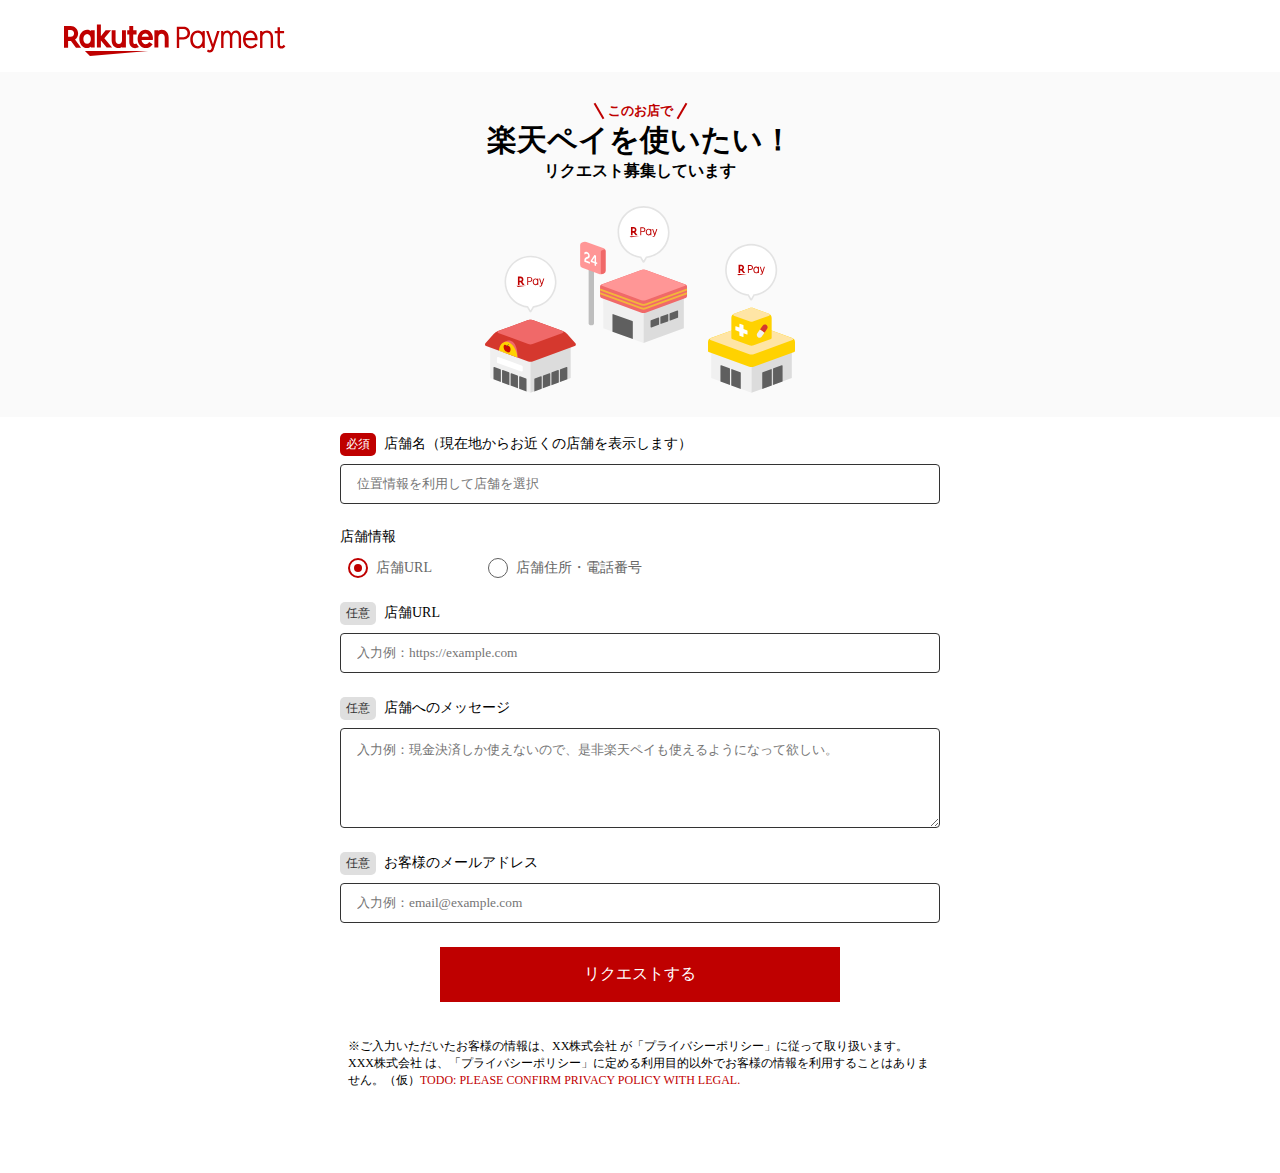
==== index.html @ 3be4ad04 "rename" ====
<html>

<head>
    <meta charset="utf-8">
    <meta name="viewport"
        content="minimum-scale=1, initial-scale=1, width=device-width, shrink-to-fit=no, maximum-scale=1, viewport-fit=cover">
    <title>Merchant Request Form</title>
    <meta name="description" content="Merchant Request Form">
    <link rel="icon" href="https://www.rakuten.co.jp/favicon.ico">
    <link rel="preload" as="image" imagesrcset="media/heroImg.ee4478ea.svg 1x, media/heroImg.ee4478ea.svg 2x">
    <meta name="next-head-count" content="6">
    <meta name="application-name" content="Merchant Request Form">
    <meta name="apple-mobile-web-app-capable" content="yes">
    <meta name="apple-mobile-web-app-status-bar-style" content="default">
    <meta name="apple-mobile-web-app-title" content="Merchant Request Form">
    <meta name="description" content="R-Pay's merchant request form descriptions">
    <meta name="format-detection" content="telephone=no">
    <meta name="mobile-web-app-capable" content="yes">
    <meta name="msapplication-TileColor" content="#2B5797">
    <meta name="msapplication-tap-highlight" content="no">
    <meta name="theme-color" content="#000000">

    <meta name="twitter:card" content="summary">
    <meta name="twitter:title" content="Merchant Request Form">
    <meta name="twitter:description" content="R-Pay's Merchant Request Form">
    <meta name="twitter:creator" content="@Rakuten">
    <meta property="og:type" content="website">
    <meta property="og:title" content="Merchant Request Form">
    <meta property="og:description" content="R-Pay's Merchant Request Form">
    <meta property="og:site_name" content="Merchant Request Form">
    <script src="https://code.jquery.com/jquery-3.6.2.min.js"
        integrity="sha256-2krYZKh//PcchRtd+H+VyyQoZ/e3EcrkxhM8ycwASPA=" crossorigin="anonymous"></script>
    <link rel="preconnect" href="/" crossorigin="anonymous">
    <style>
        @font-face {
            font-family: "Hiragino Sans";
            src: url("media/Hiragino-Sans-GB-W3.otf");
            font-weight: normal;
            font-style: normal;
        }

        .Header_headerContainer__Joren {
            width: 100%;
            padding-left: 5%;
            padding-top: 24px;
            padding-bottom: 16px;
        }

        * {
            font-family: "Hiragino Sans";
        }
    </style>
    <style>
        .Layout_mainContainer__QPlUL {
            position: relative;
        }
    </style>
    <style>
        * {
            box-sizing: border-box;
            -webkit-touch-callout: none;
            /* iOS Safari */
            -webkit-user-select: none;
            /* Safari */
            /* Konqueror HTML */
            -moz-user-select: none;
            /* Old versions of Firefox */
            /* Internet Explorer/Edge */
            user-select: none;
        }

        html,
        body {
            padding: 0;
            margin: 0;
            font-family: "Hiragino Sans", ui-sans-serif, system-ui, -apple-system, BlinkMacSystemFont, Helvetica, Arial, sans-serif !important;
            accent-color: var(--main-color-crimson);
        }

        table,
        th,
        td {
            padding: 0;
            margin: 0;
            height: 50px;
        }

        p {
            padding: 0;
            margin: 0;
        }

        label {
            padding: 0;
            margin: 0;
        }

        textarea {
            -webkit-appearance: none;
            -moz-appearance: none;
            appearance: none;
        }

        input:not(input[type="radio"]) {
            -webkit-appearance: textfield;
            -webkit-appearance: none;
            -moz-appearance: none;
            appearance: none;
        }

        input::-webkit-outer-spin-button,
        input::-webkit-inner-spin-button {
            -webkit-appearance: none;
            margin: 0;
        }

        /* Firefox */
        input[type="number"] {
            -moz-appearance: textfield;
        }

        input,
        input:before,
        input:after {
            -webkit-user-select: initial;
            -moz-user-select: initial;
            user-select: initial;
        }

        textarea,
        textarea:before,
        textarea:after {
            -webkit-user-select: initial;
            -moz-user-select: initial;
            user-select: initial;
        }

        .ddArrowIcon {
            background: url(media/ddArrow.14e18bb6.svg) no-repeat right;
            background-position-x: 96%;
        }

        :root {
            /*Color Variables */
            --main-color-crimson: #bf0000;
            --main-color-white: #ffffff;
            --gray: #dfdfdf;
            --black: #333333;
            --placeholder: #717171;
            --hero-background: #fafafa;
            --list-background: #393939;
            --list-background-hover: #303030;
            --link-btn: #006497;
            --focus: #960000;
            --disabled-btn: #cccccc;
            --error-background: #fff0f0;
            --error-message: #df0101;

            --thin-border-bottom: 1px solid rgba(255, 255, 255, 0.25);
            /*Input Field Variables */
            --inputHeight: 40px;

            /* Responsive Resolutions */
            --small: 640px;
            --medium: 1007px;
        }

        /* CUSTOM RADIO BUTTON */

        /*Remove old radio button */
        [type="radio"]:checked,
        [type="radio"]:not(:checked) {
            position: absolute;
            left: -9999px;
        }

        /*Define some common css */
        [type="radio"]:checked+label,
        [type="radio"]:not(:checked)+label {
            position: relative;
            padding-left: 28px;
            cursor: pointer;
            line-height: 20px;
            display: inline-block;
            color: #666;
        }

        [type="radio"]:checked+label:before,
        [type="radio"]:not(:checked)+label:before {
            content: "";
            position: absolute;
            left: 0;
            top: 0;
            width: 16px;
            height: 16px;
            border: 2px solid var(--main-color-crimson);
            border-radius: 100%;
            background: #fff;
        }

        [type="radio"]:not(:checked)+label:before {
            content: "";
            position: absolute;
            left: 0;
            top: 0;
            width: 18px;
            height: 18px;
            border: 1px solid #606060;
            border-radius: 100%;
            background: #fff;
        }

        [type="radio"]:checked+label:after,
        [type="radio"]:not(:checked)+label:after {
            content: "";
            width: 8px;
            height: 8px;
            background: var(--main-color-crimson);
            position: absolute;
            top: 6px;
            left: 6px;
            border-radius: 100%;
            transition: all 0.2s ease;
        }

        [type="radio"]:not(:checked)+label:after {
            opacity: 0;
            transform: scale(0);
        }

        [type="radio"]:checked+label:after {
            opacity: 1;
            transform: scale(1);
        }

        .Hero_heroContainer {
            width: 100%;
            display: flex;
            flex-direction: column;
            justify-content: center;
            align-items: center;
            background-color: var(--hero-background);
            padding-top: 30px;
            margin-bottom: 16px;
        }

        /* First row */
        .Hero_firstRow__ySVt1 {
            color: var(--main-color-crimson);
            font-size: 13px;
            font-weight: 700;
            position: relative;
        }

        .Hero_firstRow__ySVt1::before {
            content: "";
            position: absolute;
            height: 100%;
            width: 2px;
            left: -10px;
            background-color: var(--main-color-crimson);
            transform: rotate(-30deg);
            -webkit-backface-visibility: hidden;
            backface-visibility: hidden;
        }

        .Hero_firstRow__ySVt1::after {
            content: "";
            position: absolute;
            height: 100%;
            width: 2px;
            right: -10px;
            background-color: var(--main-color-crimson);
            transform: rotate(30deg);
            -webkit-backface-visibility: hidden;
            backface-visibility: hidden;
        }

        /* Second row */
        .Hero_secondRow__nvxh6 {
            font-size: 30px;
            font-weight: 700;
        }

        /* Third row */
        .Hero_thirdRow__gfzsl {
            font-size: 16px;
            font-weight: 700;
        }

        .Hero_heroImg__Y3IY0 {
            margin: 24px 0;
            width: 310px;
            height: auto;
        }

        .LoadingModal_loadingContainer__iQVmB {
            width: 100%;
            display: flex;
            flex-direction: column;
            justify-content: center;
            align-items: center;
            gap: 8px;
            margin-top: 6px;
        }

        .LoadingModal_spinner__18Fyq {
            width: 50px;
            height: 50px;
            padding: 8px;
            border-radius: 50%;
            background: var(--main-color-crimson);
            --_m: conic-gradient(#0000 10%, #000), linear-gradient(#000 0 0) content-box;
            -webkit-mask: var(--_m);
            mask: var(--_m);
            -webkit-mask-composite: source-out;
            mask-composite: subtract;
            animation: LoadingModal_s3__SSeqR 1s infinite linear;
        }

        @keyframes LoadingModal_s3__SSeqR {
            to {
                transform: rotate(1turn);
            }
        }

        .LoadingModal_loadingText__4DOpF {
            font-size: 14px;
            color: #666666;
            font-weight: 500;
        }
    </style>
    <style>
        .LabelContainer_labelContainer__mTCxf {
            display: flex;
            font-size: 14px;
            align-items: center;
            margin-bottom: 8px;
        }

        .LabelContainer_required__5Cn8g {
            background-color: var(--main-color-crimson);
            padding: 3px 6px;
            border-radius: 5px;
            font-size: 12px;
            color: white;
            margin-right: 8px;
            flex-shrink: 0;
        }

        .LabelContainer_optional__IDYeQ {
            background-color: var(--gray);
            color: var(--black);
        }

        .LabelContainer_label__nnEFD {
            flex-grow: 1;
        }
    </style>
    <style>
        .CustomDropdown_ddContainer__8od4j {
            position: relative;
            display: flex;
            align-items: center;
            width: 100%;
            height: var(--inputHeight);
        }

        .CustomDropdown_ddHeader__ZZD_2 {
            display: flex;
            width: 100%;
            height: var(--inputHeight);
            align-items: center;
            justify-content: space-between;
        }

        .CustomDropdown_ddCategory__Mw2yX {
            font-size: 14px;
            display: flex;
            align-items: center;
        }

        .CustomDropdown_ddValue__hxA2Q {
            height: var(--inputHeight);
            width: 100%;
            padding: 0 16px;
            padding-right: 50px;
            outline: 0;
            border: 1px solid black;
            border-radius: 4px;
            cursor: pointer;
        }

        .CustomDropdown_ddValue__hxA2Q:hover {
            border: 1px solid var(--main-color-crimson);
            outline: 0;
            border-radius: 4px;
        }

        .CustomDropdown_ddValue__hxA2Q:focus {
            border: 2px solid var(--main-color-crimson);
            outline: 0;
            border-radius: 4px;
        }

        .CustomDropdown_ddList__awHNz {
            position: absolute;
            background-color: var(--list-background);
            color: var(--main-color-white);
            top: var(--inputHeight);
            width: 100%;
            border-radius: 0 0 4px 4px;
            z-index: 1;
        }

        .CustomDropdown_ddListItem__0Q6vH {
            font-size: 12px;
            padding: 7px 12px;
            border-bottom: var(--thin-border-bottom);
            border-radius: 0 0 4px 4px;
        }

        .CustomDropdown_manualInputField__usQSV {
            margin-top: 8px;
        }

        .CustomDropdown_ddListItem__0Q6vH:hover {
            border-radius: 0 0 4px 4px;
            cursor: pointer;
            background-color: var(--list-background-hover);
        }


        .CustomDropdown_isRequired__JcHh9 {
            border: 1px solid var(--main-color-crimson);
        }

        .CustomDropdown_warningIcon__XTapQ {
            background: url(media/redWarningIcon.e9f0d600.svg) no-repeat right;
            background-position-x: 96%;
        }

        .ErrorMessage_errorContainer__fN3uS {
            background-color: var(--error-background);
            display: flex;
            padding: 10px;
            border-radius: 4px;
            margin-top: 8px;
        }

        .ErrorMessage_gpsErrorMessage__pdQ74 {
            color: var(--error-message);
            font-size: 14px;
            margin: 0 8px;
        }

        .ErrorMessage_closeIcon__AcUgz {
            align-self: center;
            margin-left: 8px;
            cursor: pointer;
        }

        /* RESPONSIVE */
        @media screen and (max-width: 640px) {
            .ErrorMessage_gpsErrorMessage__pdQ74 {
                font-size: 12px;
            }
        }

        .ShortErrorMessage_shortErrorMessageContainer__z_vRi {
            display: flex;
            align-items: center;
            margin-top: 4px;
            gap: 8px;
        }

        .ShortErrorMessage_errorMessage__Su4V_ {
            font-size: 12px;
            color: var(--error-message);
        }

        .Disclaimer_disclaimer__e2h_7 {
            padding: 0 8px;
            padding-top: 36px;
            padding-bottom: 60px;
            font-size: 12px;
        }

        .Disclaimer_centerText__17HAR {
            text-align: center;
        }

        .Disclaimer_disclaimer__e2h_7>span {
            text-transform: uppercase;
            color: var(--main-color-crimson);
        }

        .InputScreen_inputContainer__MyORU {
            max-width: 600px;
            margin: 0 auto;
            margin-bottom: 24px;
        }

        .InputScreen_inputContainer__MyORU select {
            -moz-appearance: none;
            /* Firefox */
            -webkit-appearance: none;
            /* Safari and Chrome */
            appearance: none;
        }

        .InputScreen_inputField__mstQ3 {
            height: var(--inputHeight);
            width: 100%;
            padding: 0 16px;
            padding-right: 50px;
            border: 1px solid var(--black);
            outline: none;
            --webkit-appearance: none;
            border-radius: 4px;
        }

        .InputScreen_inputField__mstQ3:hover {
            border: 1px solid var(--main-color-crimson);
            outline: none;
        }

        .InputScreen_inputField__mstQ3:focus {
            border: 2px solid var(--main-color-crimson);
            outline: none;
        }

        .InputScreen_inputField__mstQ3 option {
            background-color: var(--list-background);
            color: var(--main-color-white);
            padding: 7px 12px;
            border-bottom: var(--thin-border-bottom);
        }

        .InputScreen_warningIcon__Sk_nB {
            background: url(media/redWarningIcon.e9f0d600.svg) no-repeat right;
            background-position-x: 96%;
        }

        .InputScreen_toggleBtn__fp_Qi {
            display: inline;
            font-size: 14px;
            text-decoration: underline;
            cursor: pointer;
            color: var(--link-btn);
        }

        .InputScreen_radioSelection__Kcfks {
            width: 100%;
            font-size: 14px;
            display: flex;
            margin-top: 12px;
        }

        .InputScreen_radioOption__mrCrd:first-child {
            display: flex;
            align-items: center;
            margin-right: 48px;
        }

        .InputScreen_radioOption__mrCrd input[type="radio" i] {
            margin: 0;
            cursor: pointer;
        }

        .InputScreen_radioOption__mrCrd label {
            margin-left: 8px;
        }

        .InputScreen_freeText__OFkMe {
            min-height: 100px;
            padding-top: 12px;
        }

        .InputScreen_submitBtnWrapper__cLewR {
            width: 100%;
            display: flex;
            justify-content: center;
        }

        .InputScreen_submitBtn__kNuzK {
            width: 100%;
            max-width: 400px;
            background-color: var(--main-color-crimson);
            border: none;
            padding: 16px 0;
            color: var(--main-color-white);
            font-size: 16px;
            font-weight: 400;
            cursor: pointer;
            border: 1px solid transparent;
        }

        .InputScreen_submitBtn__kNuzK:hover {
            border: 1px solid white;
            outline: 1px solid var(--main-color-crimson);
        }

        .InputScreen_submitBtn__kNuzK:focus {
            background-color: var(--focus);
        }

        .InputScreen_hiddenSelection__ZUdvK>option {
            visibility: hidden;
        }

        .InputScreen_blockWhileLoading__4u88S {
            pointer-events: none;
            opacity: 0.4;
        }

        .InputScreen_isRequired__nug0p {
            border: 1px solid var(--main-color-crimson);
        }

        .InputScreen_disabled__XGs6I {
            background-color: var(--disabled-btn);
            pointer-events: none;
        }

        .InputScreen_apiError__VSPzg {
            color: red;
            text-align: center;
        }

        .InputScreen_recaptchaStyle__NAgXN {
            color: black;
        }

        /* RESPONSIVE */
        @media screen and (max-width: 640px) {
            .InputScreen_formWrapper__foD3Y {
                padding: 0 16px;
            }
        }

        .grp2 {
            display: none;
        }

        .successMessage {
            display: none;
            padding: 0;
        }

        .CompletedScreen_completedContainer__XwJsP {
            display: flex;
            flex-direction: column;
            justify-content: center;
            align-items: center;
            max-width: 600px;
            height: 80vh;
            margin: 0 auto;
        }
        .CompletedScreen_heading__KivwH {
    font-weight: 700;
    font-size: 18px;
    margin-bottom: 16px;
}
    </style>
    <script>
        function grpExchange(grp1, grp2) {
            const eles1 = document.getElementsByClassName(grp1)
            const eles2 = document.getElementsByClassName(grp2)
            for (let i = 0; i < eles1.length; i++) {
                eles1[i].style.display = "block";
            }
            for (let i = 0; i < eles2.length; i++) {
                eles2[i].style.display = "none";
            }
        }
        function grp1() {
            grpExchange("grp1", "grp2")
        }
        function grp2() {
            grpExchange("grp2", "grp1")
        }

        // override merchantRequestForm form submit, to ajax post
        function submitForm() {
            const form = document.getElementById("merchantRequestForm");
            const formData = new FormData(form);
            const xhr = new XMLHttpRequest();
            xhr.open("POST", form.action);
            xhr.onload = function () {
                if (xhr.status === 200) {
                    const response = JSON.parse(xhr.responseText);
                    //if (response.success) 


                } else {
                    //const error = document.getElementById("apiError");
                    //error.innerHTML = "An error occurred while submitting the form. Please try again later.";
                }

            };
            xhr.send(formData);
            $("#merchantRequestForm").hide();
            $(".Hero_heroContainer").hide();
            $(".successMessage").show();
        }

        $(document).ready(function () {
            $("#merchantRequestForm").submit(function (e) {
                e.preventDefault();
                submitForm();
            });
        })

    </script>
</head>

<body>
    <div id="__next">
        <div class="Layout_mainContainer__QPlUL">
            <div class="Header_headerContainer__Joren "><img alt="Rakuten Logo"
                    srcset="media/rakutenLogo.ebe222d4.svg 1x, media/rakutenLogo.ebe222d4.svg 2x"
                    src="media/rakutenLogo.ebe222d4.svg" width="222" height="32" decoding="async" data-nimg="1"
                    loading="lazy" style="color:transparent"></div>
            <div>
                <div class="Hero_heroContainer">
                    <p class="Hero_firstRow__ySVt1">このお店で</p>
                    <p class="Hero_secondRow__nvxh6">楽天ペイを使いたい！</p>
                    <p class="Hero_thirdRow__gfzsl">リクエスト募集しています</p><img alt="hero-image"
                        srcset="media/heroImg.ee4478ea.svg 1x, media/heroImg.ee4478ea.svg 2x"
                        src="media/heroImg.ee4478ea.svg" width="1308" height="787" decoding="async" data-nimg="1"
                        class="Hero_heroImg__Y3IY0" style="color:transparent">
                </div>
                <!--
                <input type="hidden" name="entry.1129268321" value="">
                <input type="hidden" name="entry.1934609617" value="">
                <input type="hidden" name="entry.109319295" value="">
                <input type="hidden" name="entry.1295906410" value="">
                <input type="hidden" name="entry.1818386597" value="">
                <input type="hidden" name="entry.372701361" value="">
                -->
                <div class="successMessage">
                    <div class="CompletedScreen_completedContainer__XwJsP">
                        <img alt="greenCheck"
                            
                            src="media/greencheck.svg" width="57" height="41" decoding="async"class="CompletedScreen_greenCheck__Vhv0G" loading="lazy"
                            style="color: transparent;    margin: 40px 0;">
                        <p class="CompletedScreen_heading__KivwH">リクエストを受け付けました</p>
                        <p>いただいたリクエストは</p>
                        <p>今後の参考にさせていただきます。</p>
                        <p>ありがとうございました。</p>
                        <p style="padding: 36px 8px 60px;
                        font-size: 12px;    text-align: center;">※ご入力いただいたお客様の情報は、XX株式会社
                            が「プライバシーポリシー」に従って取り扱います。XXX株式会社 は、「プライバシーポリシー」に定める利用目的以外でお客様の情報を利用することはありません。（TODO:仮）</p>
                    </div>
                </div>
                <form id="merchantRequestForm" class="InputScreen_formWrapper__foD3Y"
                    action="https://docs.google.com/forms/u/0/d/e/1FAIpQLSdIlTxIOss8EC2rtoEIhwuhnhRIAgWzbBQ-YEW0s8Kdfnv_nw/formResponse"
                    autocomplete="off">

                    <div class="InputScreen_inputContainer__MyORU false">
                        <div class="LabelContainer_labelContainer__mTCxf">
                            <p class="LabelContainer_required__5Cn8g">必須</p><label
                                class="LabelContainer_label__nnEFD">店舗名（現在地からお近くの店舗を表示します）</label>
                        </div>
                        <div class="CustomDropdown_ddContainer__8od4j">
                            <div class="CustomDropdown_ddHeader__ZZD_2">
                                <input id="shopName" name="entry.1129268321" class="InputScreen_inputField__mstQ3"
                                    placeholder="位置情報を利用して店舗を選択" required>
                            </div>

                        </div>
                    </div>
                    <div class="InputScreen_inputContainer__MyORU">
                        <div class="LabelContainer_labelContainer__mTCxf">
                            <label class="LabelContainer_label__nnEFD">店舗情報</label>
                        </div>
                        <div class="InputScreen_radioSelection__Kcfks">
                            <div class="InputScreen_radioOption__mrCrd">
                                <input type="radio" id="URLOption" name="inputOption" checked="" onclick="grp1()"><label
                                    for="URLOption">店舗URL</label>
                            </div>
                            <div class="InputScreen_radioOption__mrCrd">
                                <input type="radio" id="AddTelOption" onclick="grp2()" name="inputOption"><label
                                    for="AddTelOption">店舗住所・電話番号</label>
                            </div>
                        </div>
                    </div>
                    <div class="InputScreen_inputContainer__MyORU grp1">
                        <div class="LabelContainer_labelContainer__mTCxf">
                            <p class="LabelContainer_required__5Cn8g LabelContainer_optional__IDYeQ">任意</p><label
                                class="LabelContainer_label__nnEFD">店舗URL</label>
                        </div>
                        <input id="shopURL" name="entry.1934609617" placeholder="入力例：https://example.com"
                            class="InputScreen_inputField__mstQ3 ">
                    </div>
                    <div class="InputScreen_inputContainer__MyORU grp2">
                        <div class="LabelContainer_labelContainer__mTCxf">
                            <p class="LabelContainer_required__5Cn8g LabelContainer_optional__IDYeQ">任意</p><label
                                class="LabelContainer_label__nnEFD">店舗住所</label>
                        </div>
                        <input name="entry.109319295" placeholder="入力例：東京都世田谷区玉川1-14-1"
                            class="InputScreen_inputField__mstQ3 ">
                    </div>

                    <div class="InputScreen_inputContainer__MyORU grp2">
                        <div class="LabelContainer_labelContainer__mTCxf">
                            <p class="LabelContainer_required__5Cn8g LabelContainer_optional__IDYeQ">任意</p><label
                                class="LabelContainer_label__nnEFD">電話番号</label>
                        </div>
                        <input name="entry.1295906410" placeholder="入力例：050-7758-8888"
                            class="InputScreen_inputField__mstQ3 ">
                    </div>

                    <div class="InputScreen_inputContainer__MyORU">
                        <div class="LabelContainer_labelContainer__mTCxf">
                            <p class="LabelContainer_required__5Cn8g LabelContainer_optional__IDYeQ">任意</p><label
                                class="LabelContainer_label__nnEFD">店舗へのメッセージ</label>
                        </div><textarea id="freeText" name="entry.1818386597"
                            placeholder="入力例：現金決済しか使えないので、是非楽天ペイも使えるようになって欲しい。"
                            class="InputScreen_inputField__mstQ3 InputScreen_freeText__OFkMe"></textarea>
                    </div>
                    <div class="InputScreen_inputContainer__MyORU">
                        <div class="LabelContainer_labelContainer__mTCxf">
                            <p class="LabelContainer_required__5Cn8g LabelContainer_optional__IDYeQ">任意</p><label
                                class="LabelContainer_label__nnEFD">お客様のメールアドレス</label>
                        </div>
                        <input type="email" id="userEmail" name="entry.372701361" placeholder="入力例：email@example.com"
                            class="InputScreen_inputField__mstQ3">
                    </div>
                    <div class="InputScreen_inputContainer__MyORU">
                        <div class="InputScreen_submitBtnWrapper__cLewR">
                            <div style="color:transparent">

                            </div>
                            <input type="submit" class="InputScreen_submitBtn__kNuzK " value="リクエストする">
                        </div>
                        <p class="Disclaimer_disclaimer__e2h_7 false">※ご入力いただいたお客様の情報は、XX株式会社
                            が「プライバシーポリシー」に従って取り扱います。XXX株式会社 は、「プライバシーポリシー」に定める利用目的以外でお客様の情報を利用することはありません。（仮）<span>TODO:
                                PLEASE CONFIRM PRIVACY POLICY WITH LEGAL. </span></p>
                    </div>
                </form>
            </div>
        </div>
    </div>
</body>

</html>
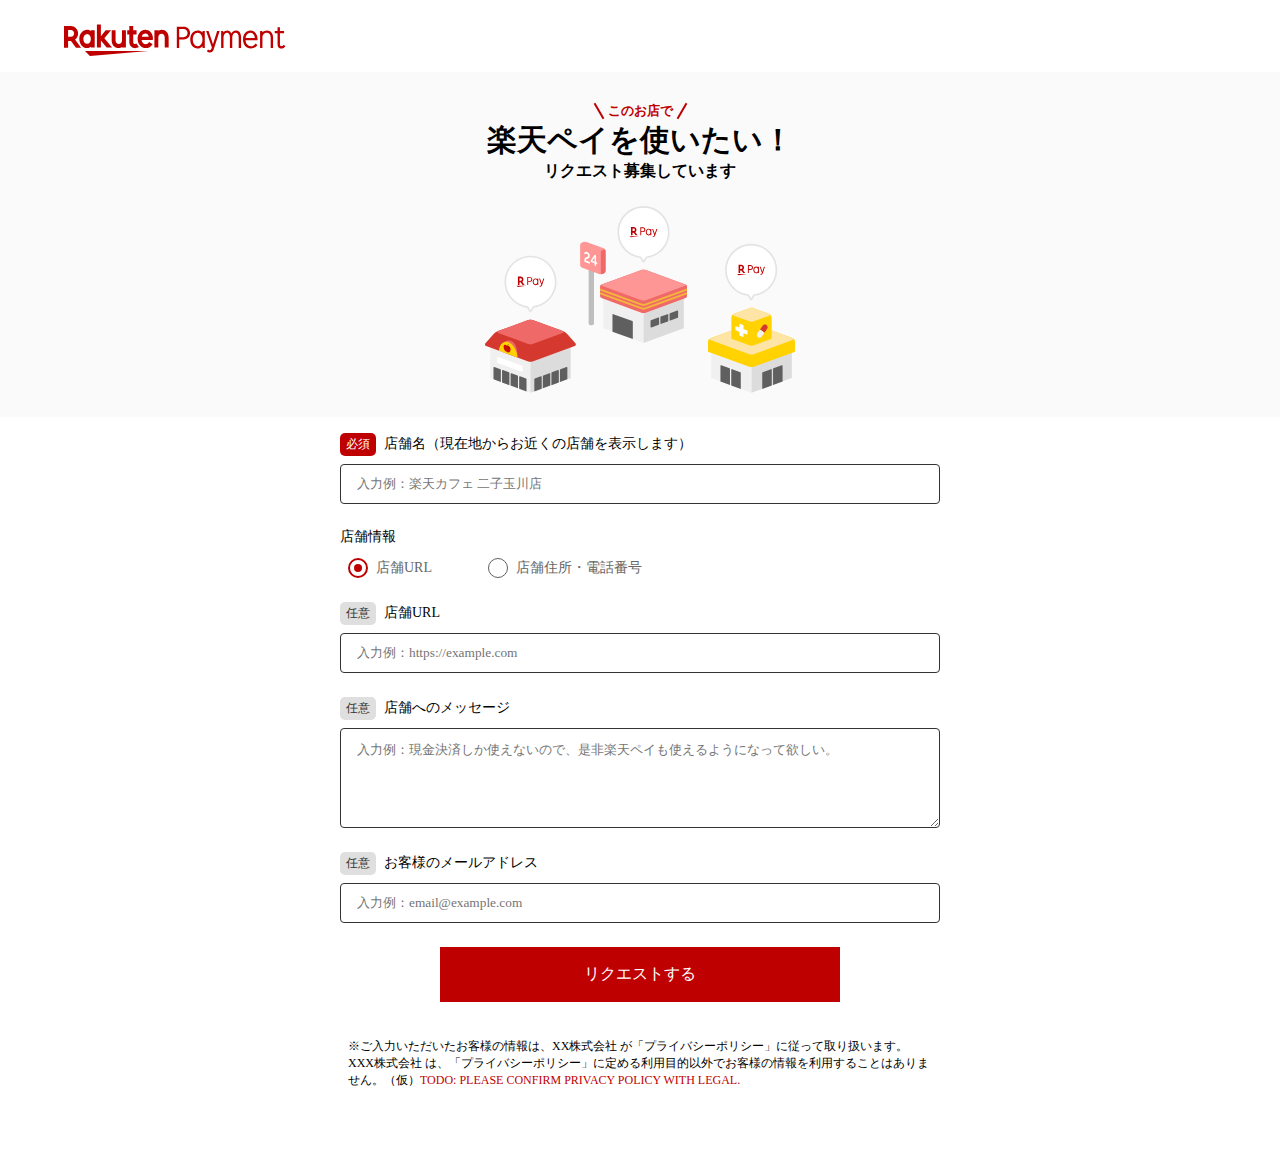
==== commit 281cde11: "update text" ====
--- a/index.html
+++ b/index.html
@@ -687,22 +687,19 @@
             const formData = new FormData(form);
             const xhr = new XMLHttpRequest();
             xhr.open("POST", form.action);
-            xhr.onload = function () {
-                if (xhr.status === 200) {
-                    const response = JSON.parse(xhr.responseText);
-                    //if (response.success) 
-
-
-                } else {
-                    //const error = document.getElementById("apiError");
-                    //error.innerHTML = "An error occurred while submitting the form. Please try again later.";
+            xhr.onreadystatechange = function () {
+                if (xhr.readyState === 4) {
+                    //(xhr.status === 200)?
+                    //sleep 1
+                    setTimeout(function () {
+
+                        $("#merchantRequestForm").hide();
+                        $(".Hero_heroContainer").hide();
+                        $(".successMessage").show();
+                    }, 1000);
                 }
-
             };
             xhr.send(formData);
-            $("#merchantRequestForm").hide();
-            $(".Hero_heroContainer").hide();
-            $(".successMessage").show();
         }
 
         $(document).ready(function () {
@@ -766,7 +763,7 @@
                         <div class="CustomDropdown_ddContainer__8od4j">
                             <div class="CustomDropdown_ddHeader__ZZD_2">
                                 <input id="shopName" name="entry.1129268321" class="InputScreen_inputField__mstQ3"
-                                    placeholder="位置情報を利用して店舗を選択" required>
+                                    placeholder="入力例：楽天カフェ 二子玉川店" required>
                             </div>
 
                         </div>
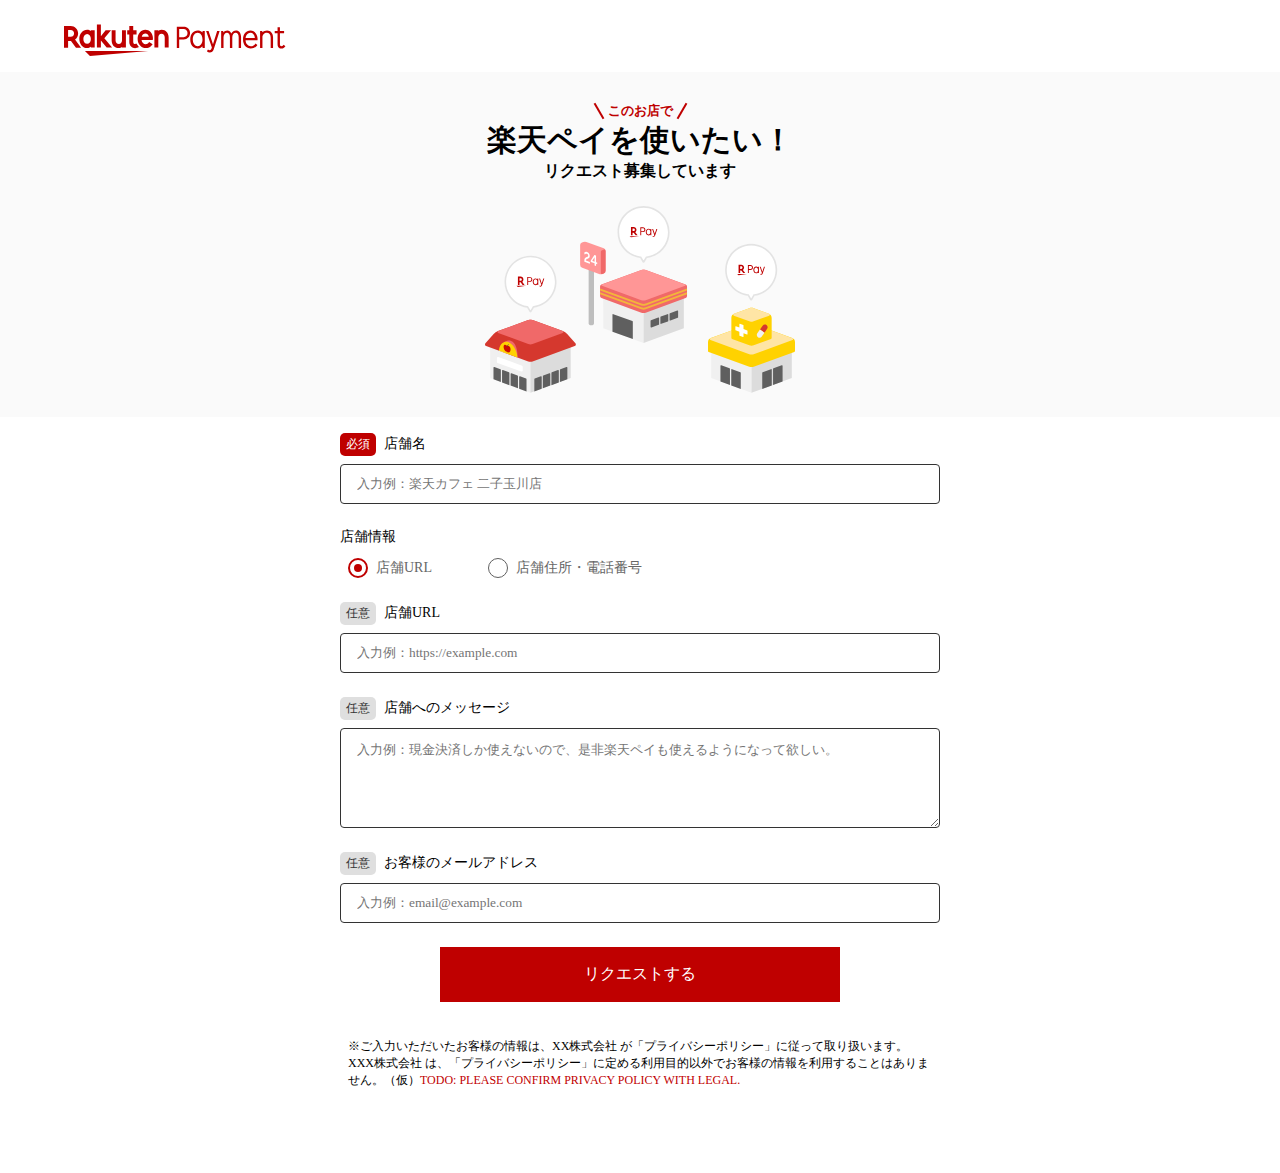
==== commit dfe51fc2: "update" ====
--- a/index.html
+++ b/index.html
@@ -758,7 +758,7 @@
                     <div class="InputScreen_inputContainer__MyORU false">
                         <div class="LabelContainer_labelContainer__mTCxf">
                             <p class="LabelContainer_required__5Cn8g">必須</p><label
-                                class="LabelContainer_label__nnEFD">店舗名（現在地からお近くの店舗を表示します）</label>
+                                class="LabelContainer_label__nnEFD">店舗名</label>
                         </div>
                         <div class="CustomDropdown_ddContainer__8od4j">
                             <div class="CustomDropdown_ddHeader__ZZD_2">
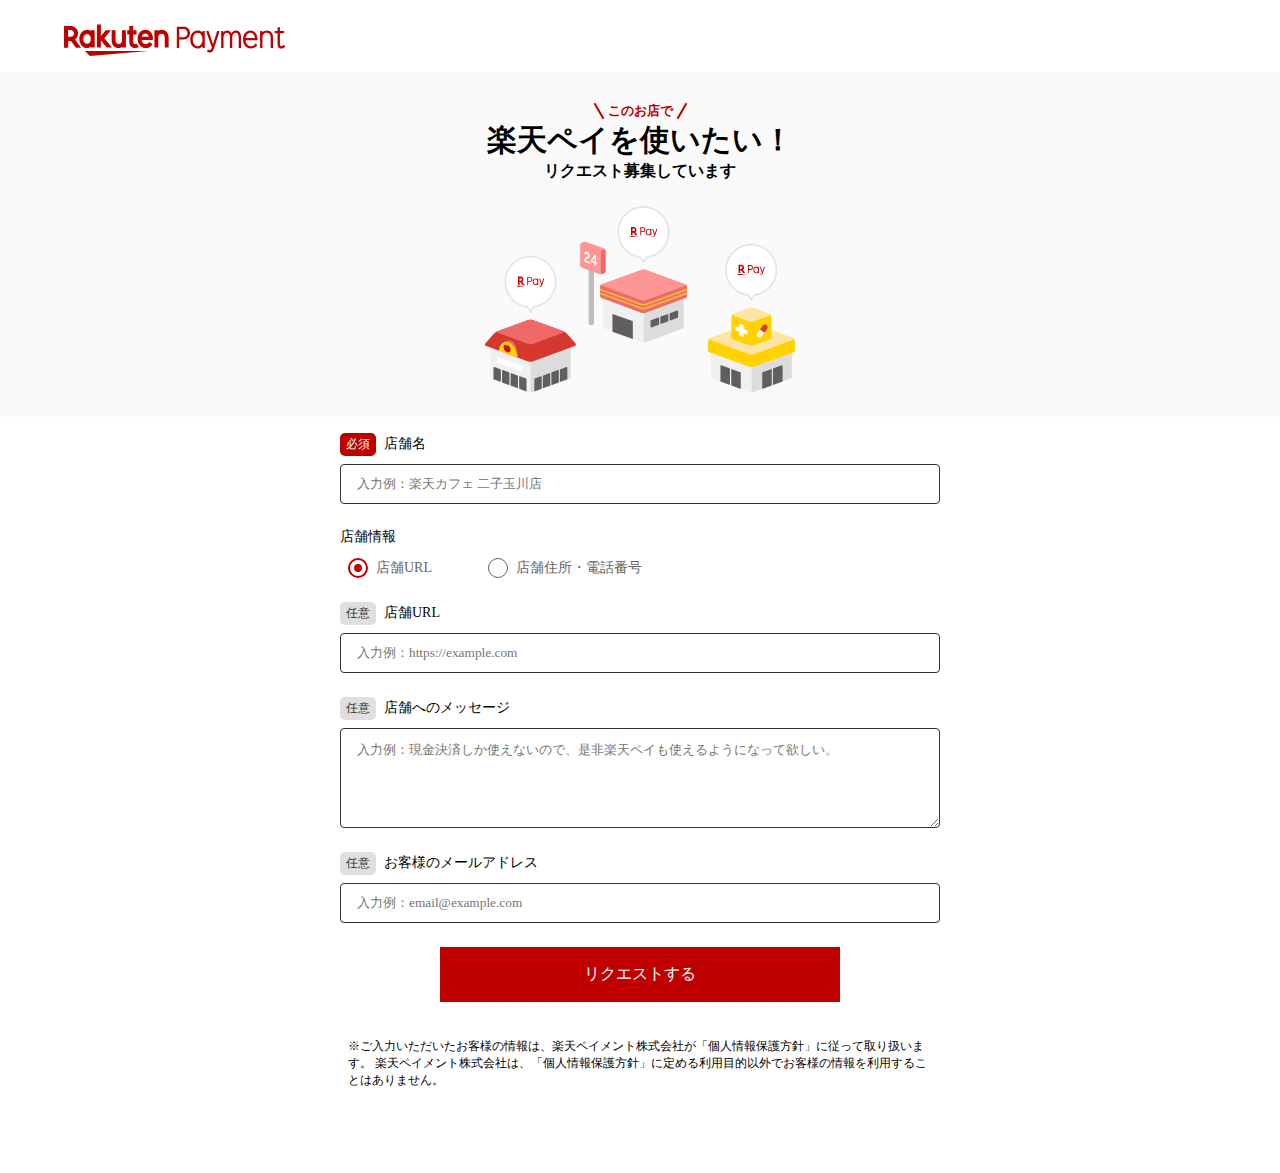
==== commit a4366ab4: "update icon and privacy policy" ====
--- a/index.html
+++ b/index.html
@@ -747,8 +747,8 @@
                         <p>今後の参考にさせていただきます。</p>
                         <p>ありがとうございました。</p>
                         <p style="padding: 36px 8px 60px;
-                        font-size: 12px;    text-align: center;">※ご入力いただいたお客様の情報は、XX株式会社
-                            が「プライバシーポリシー」に従って取り扱います。XXX株式会社 は、「プライバシーポリシー」に定める利用目的以外でお客様の情報を利用することはありません。（TODO:仮）</p>
+                        font-size: 12px;    text-align: center;">※ご入力いただいたお客様の情報は、楽天ペイメント株式会社が「個人情報保護方針」に従って取り扱います。
+楽天ペイメント株式会社は、「個人情報保護方針」に定める利用目的以外でお客様の情報を利用することはありません。</p>
                     </div>
                 </div>
                 <form id="merchantRequestForm" class="InputScreen_formWrapper__foD3Y"
@@ -832,9 +832,8 @@
                             </div>
                             <input type="submit" class="InputScreen_submitBtn__kNuzK " value="リクエストする">
                         </div>
-                        <p class="Disclaimer_disclaimer__e2h_7 false">※ご入力いただいたお客様の情報は、XX株式会社
-                            が「プライバシーポリシー」に従って取り扱います。XXX株式会社 は、「プライバシーポリシー」に定める利用目的以外でお客様の情報を利用することはありません。（仮）<span>TODO:
-                                PLEASE CONFIRM PRIVACY POLICY WITH LEGAL. </span></p>
+                        <p class="Disclaimer_disclaimer__e2h_7 false">※ご入力いただいたお客様の情報は、楽天ペイメント株式会社が「個人情報保護方針」に従って取り扱います。
+                            楽天ペイメント株式会社は、「個人情報保護方針」に定める利用目的以外でお客様の情報を利用することはありません。 </span></p>
                     </div>
                 </form>
             </div>
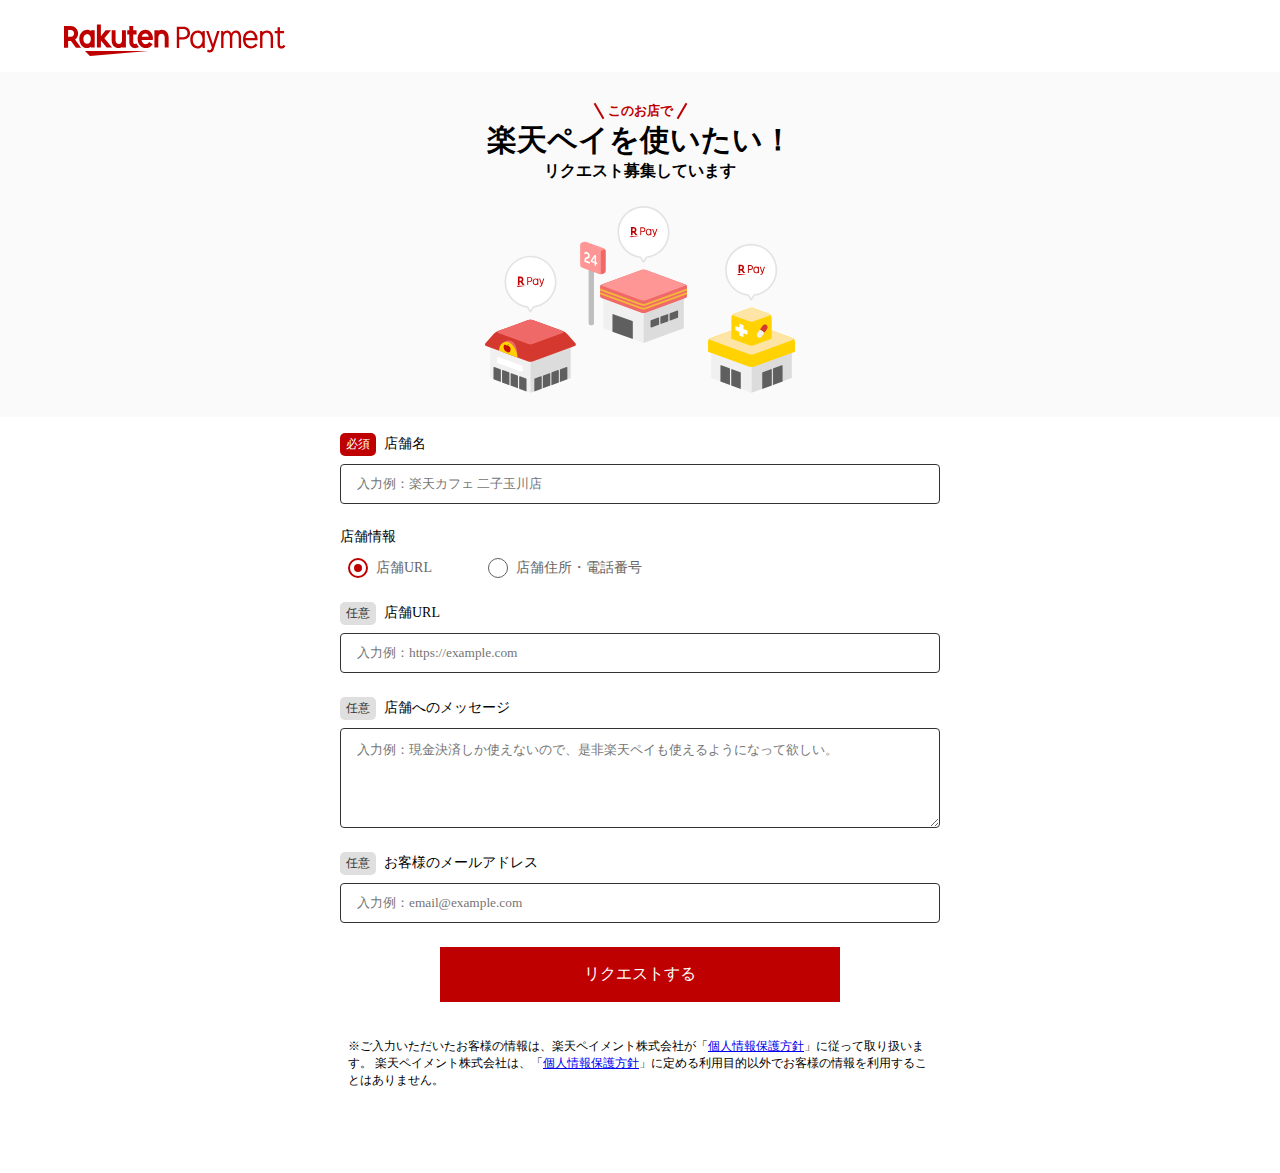
==== commit be368ce9: "add links" ====
--- a/index.html
+++ b/index.html
@@ -747,8 +747,8 @@
                         <p>今後の参考にさせていただきます。</p>
                         <p>ありがとうございました。</p>
                         <p style="padding: 36px 8px 60px;
-                        font-size: 12px;    text-align: center;">※ご入力いただいたお客様の情報は、楽天ペイメント株式会社が「個人情報保護方針」に従って取り扱います。
-楽天ペイメント株式会社は、「個人情報保護方針」に定める利用目的以外でお客様の情報を利用することはありません。</p>
+                        font-size: 12px;    text-align: center;">※ご入力いただいたお客様の情報は、楽天ペイメント株式会社が「<a href="https://privacy.rakuten.co.jp/">個人情報保護方針</a>」に従って取り扱います。
+楽天ペイメント株式会社は、「<a href="https://privacy.rakuten.co.jp/">個人情報保護方針</a>」に定める利用目的以外でお客様の情報を利用することはありません。</p>
                     </div>
                 </div>
                 <form id="merchantRequestForm" class="InputScreen_formWrapper__foD3Y"
@@ -832,8 +832,8 @@
                             </div>
                             <input type="submit" class="InputScreen_submitBtn__kNuzK " value="リクエストする">
                         </div>
-                        <p class="Disclaimer_disclaimer__e2h_7 false">※ご入力いただいたお客様の情報は、楽天ペイメント株式会社が「個人情報保護方針」に従って取り扱います。
-                            楽天ペイメント株式会社は、「個人情報保護方針」に定める利用目的以外でお客様の情報を利用することはありません。 </span></p>
+                        <p class="Disclaimer_disclaimer__e2h_7 false">※ご入力いただいたお客様の情報は、楽天ペイメント株式会社が「<a href="https://privacy.rakuten.co.jp/">個人情報保護方針</a>」に従って取り扱います。
+                            楽天ペイメント株式会社は、「<a href="https://privacy.rakuten.co.jp/">個人情報保護方針</a>」に定める利用目的以外でお客様の情報を利用することはありません。 </span></p>
                     </div>
                 </form>
             </div>
